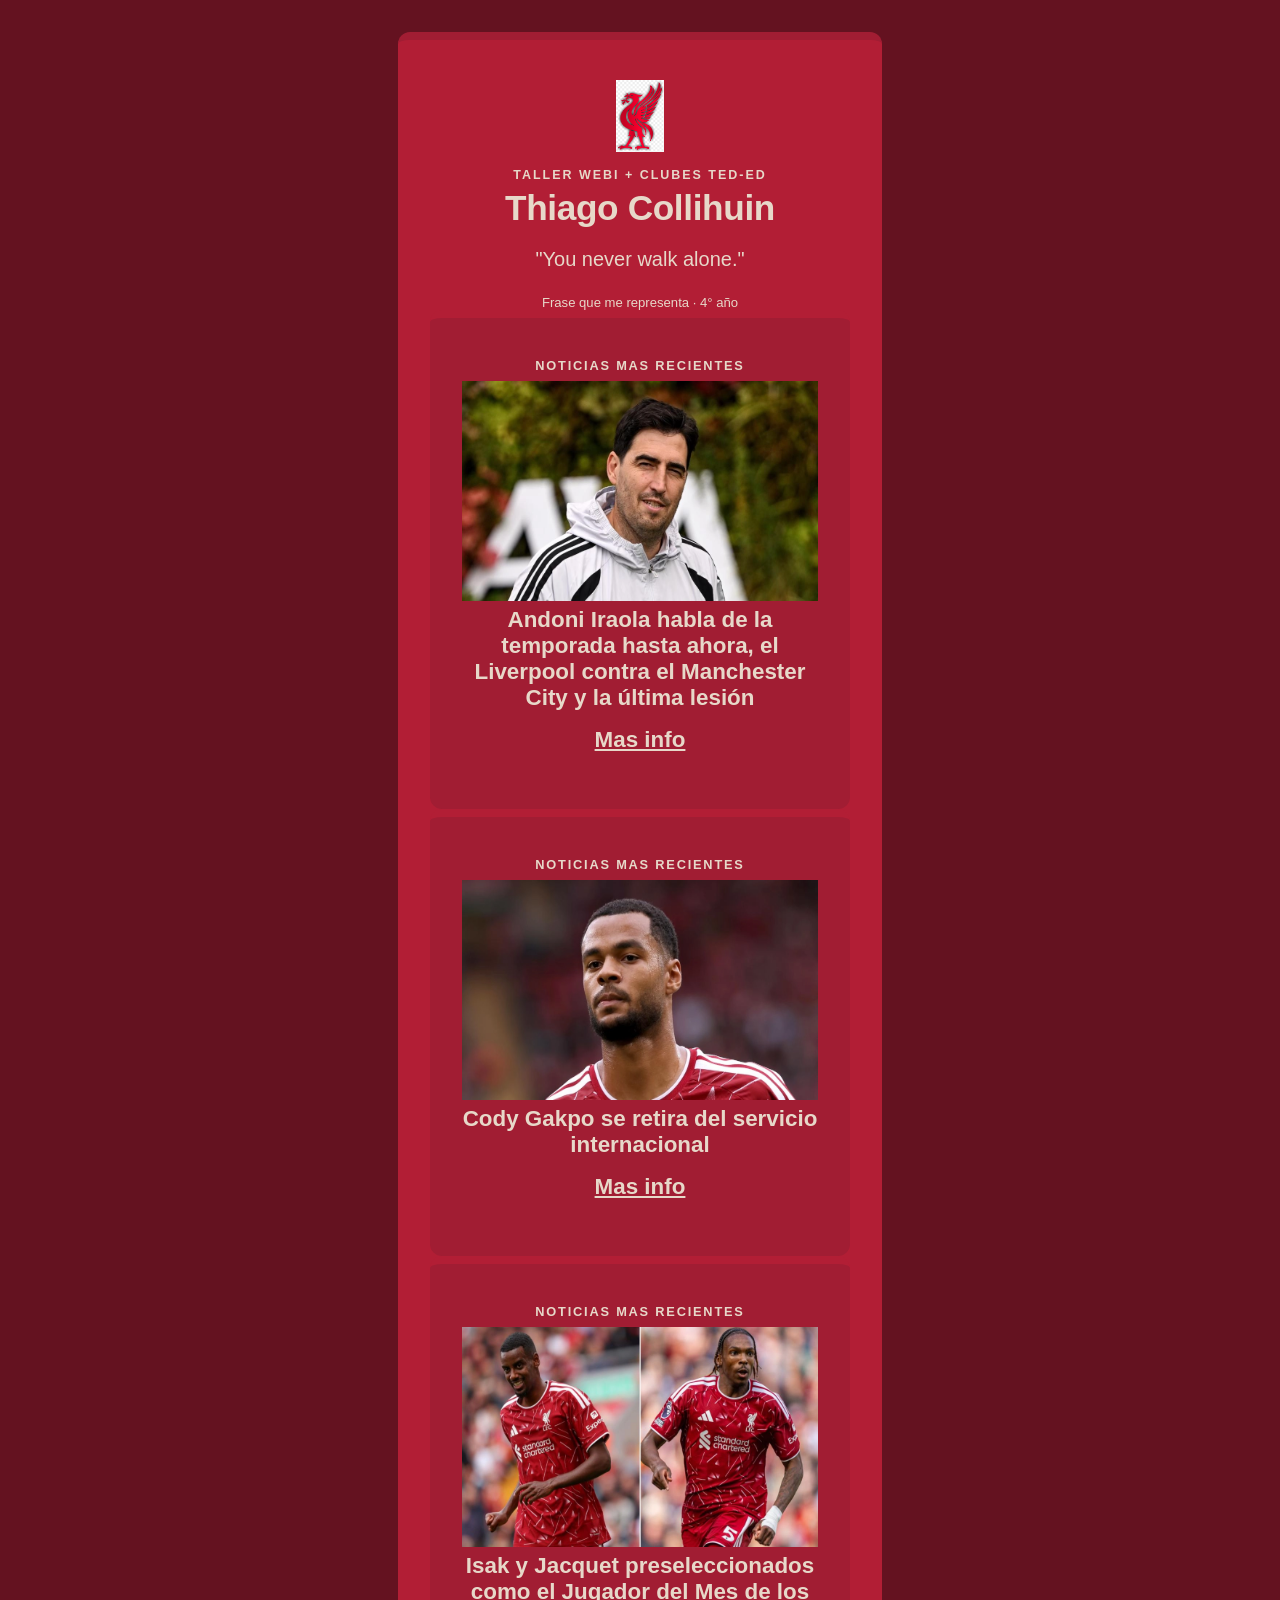
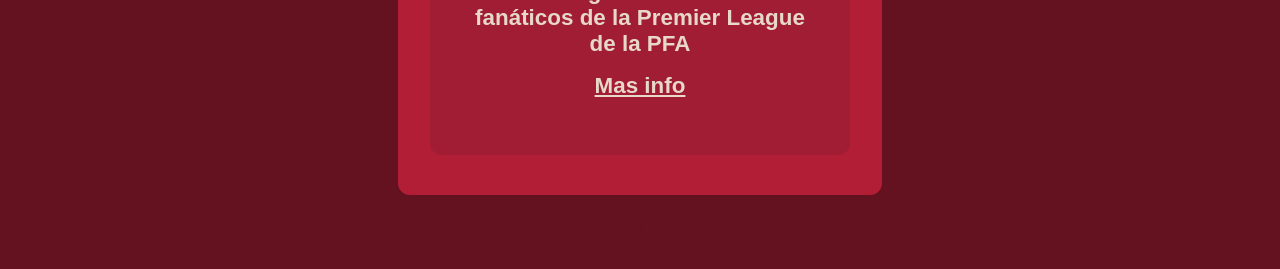
==== index.html @ cf370dd3 "trabajo de tarjetas con css" ====
<!DOCTYPE html>
<html lang="es-AR">

<head>
  <meta charset="UTF-8">
  <meta name="viewport" content="width=device-width, initial-scale=1.0">
  <title>Mi tarjeta · Mi charla</title>

  <!-- Esta sola línea engancha el CSS externo. Sin esto, no se ve nada. -->
  <link rel="stylesheet" href="estilo.css">
</head>

<body>

  <main class="tarjeta">
    <img class="tarjeta__logo" src="./img/images (1).png" alt="Logo del Liverpool footbal club">

    <p class="tarjeta__curso">Taller WebI + Clubes TED-Ed</p>
    <h1 class="tarjeta__nombre">Thiago Collihuin</h1>
    <p class="tarjeta__frase">"You never walk alone."</p>
    <p class="tarjeta__autor">Frase que me representa · 4° año</p>

    <section class="tarjeta tarjeta--oscura">
      <h2 class="tarjeta__pregunta">Noticias mas recientes</h2>
      <p class="tarjeta__respuesta">
        <img src="./img/andoni-iraola-liverpool-fc-071026_cbbf93fbcaf9f42c61231f25dce603ad.webp" height="220"
          alt="andoni iraloa" class="imagenes-liverpool">Andoni Iraola habla de la temporada
        hasta ahora, el Liverpool contra el Manchester City y la última lesión
      </p>
      <p><a
          href="https://www.liverpoolfc.com/es/news/andoni-iraola-season-so-far-liverpool-v-manchester-city-and-injury-latest"
          class="tarjeta__respuesta--enlace">Mas
          info</a></p>
    </section>

    <section class="tarjeta tarjeta--oscura">
      <h2 class="tarjeta__pregunta">Noticias mas recientes</h2>
      <p class="tarjeta__respuesta"><img src="./img/cody-gakpo-28092026_b330b49b310e5396de2f49d53e8b2876.webp"
          height="220" alt="cody gakpo" class="imagenes-liverpool">Cody Gakpo se retira del servicio internacional</p>
      <p><a href="https://www.liverpoolfc.com/es/news/cody-gakpo-withdraws-international-duty"
          class="tarjeta__respuesta--enlace">Mas info</a></p>
    </section>

    <section class="tarjeta tarjeta--oscura">
      <h2 class="tarjeta__pregunta">Noticias mas recientes</h2>
      <p class="tarjeta__respuesta"><img
          src="./img/isak-jacquet-pfa-potm-06102026_77b0f11da88a196ce2ce5229e2f8c709.webp" height="220"
          alt="Isak y Jaquet" class="imagenes-liverpool">Isak y Jacquet preseleccionados como el Jugador del Mes de los fanáticos de la Premier
        League de la PFA</p>
      <p><a href="https://www.liverpoolfc.com/es/news/isak-and-jacquet-shortlisted-pfa-premier-league-fans-player-month"
          class="tarjeta__respuesta--enlace">Mas info</a></p>
    </section>
  </main>s
</body>

</html>
---- estilo.css ----
/* =========================================================
   1 · LA PALETA DEL CURSO
   Se escribe UNA sola vez, acá arriba. Todo lo demás usa var().
   ========================================================= */
:root {
  /* Los seis colores de la identidad del CET */
  --violeta:  #2A2765; /**/
  --rojo:     #DD2E26; /**/
  --gris:     #e7d8c9; /**/
  --verde:    #cad182; /**/
  --negro:    #00090b; /**/
  --azul:     #345FAA; /**/

  /* Escala del violeta */
  --rojo-900: #641220; /**/
  --rojo-800: #6e1423; /**/
  --rojo-700: #85182a; /**/
  --rojo-500: #a11d33; /**/
  --rojo-300: #b21e35; /**/
  --rojo-200: #bd1f36; /**/
  --rojo-100: #c71f37; /**/
  --rojo-50:  #da1e37; /**/
  --rojo-25:  #e01e37; /**/

  --texto:       #641220; /**/
  --texto-suave: #e01e37; /**/
  --blanco:      #ffffff; /**/
}

/* =========================================================
   2 · LA PÁGINA ENTERA
   display:flex + justify-content:center centran la tarjeta
   en pantalla sin usar márgenes a ojo.
   ========================================================= */
body {
  margin: 0; /**/
  min-height: 100vh; /**/
  display: flex; /**/
  align-items: center; /**/
  justify-content: center; /**/
  background: var(--rojo-900); /**/
  font-family: "Poppins", "Segoe UI", Arial, sans-serif; /**/
  color: var(--texto); /**/
}

/* =========================================================
   3 · LA TARJETA
   ========================================================= */
.tarjeta {
  background: var(--rojo-300); /**/
  border-top: 8px solid var(--rojo-500); /**/
  border-radius: 12px; /**/
  padding: 2.5rem 2rem; /**/
  text-align: center; /**/
  max-width: 420px; /**/
}

/* =========================================================
   4 · CADA PARTE DE LA TARJETA
   ========================================================= */
.tarjeta__logo {
  width: 72px; /**/
  height: 72px; /**/
  object-fit: contain; /**/
}

.tarjeta__curso {
  margin: .75rem 0 0; /**/
  font-size: .78rem; /**/
  font-weight: 600; /**/
  letter-spacing: .16em; /**/
  text-transform: uppercase; /**/
  color: var(--gris); /**/
}

.tarjeta__nombre {
  margin: .4rem 0 0; /**/
  font-size: 2.2rem; /**/
  font-weight: 700; /**/
  letter-spacing: -0.01em; /**/
  color: var(--gris); /**/
}

.tarjeta__frase {
  margin: 1rem 0 0; /**/
  font-size: 1.25rem; /**/
  line-height: 1.55; /**/
  color: var(--gris); /**/
}

.tarjeta__autor {
  margin: 1.25rem 0 0; /**/
  font-size: .82rem; /**/
  color: var(--gris); /**/
}

/* Variante oscura: mismo bloque, otra combinación de la paleta */
.tarjeta--oscura {
  background: var(--rojo-500); /**/
  border-top-color: var(--rojo-300); /**/
}

.tarjeta__pregunta {
  margin: 0; /**/
  font-size: .8rem; /**/
  font-weight: 600; /**/
  letter-spacing: .14em; /**/
  text-transform: uppercase; /**/
  color: var(--gris); /**/
}

.tarjeta__respuesta {
  margin: .5rem 0 0; /**/
  font-size: 1.4rem; /**/
  font-weight: 700; /**/
  color: var(--gris); /**/
}

/* Para que las dos tarjetas se apilen con un hueco entre ellas */
body {
  flex-direction: column; /**/
  gap: 1.5rem; /**/
  padding: 2rem 1rem; /**/
}

.tarjeta__respuesta--enlace {
  margin: .5rem 0 0; /**/
  font-size: 1.4rem; /**/
  font-weight: 700; /**/
  color: var(--gris); /**/
}

.imagenes-liverpool {
  width: 100%; /**/
}
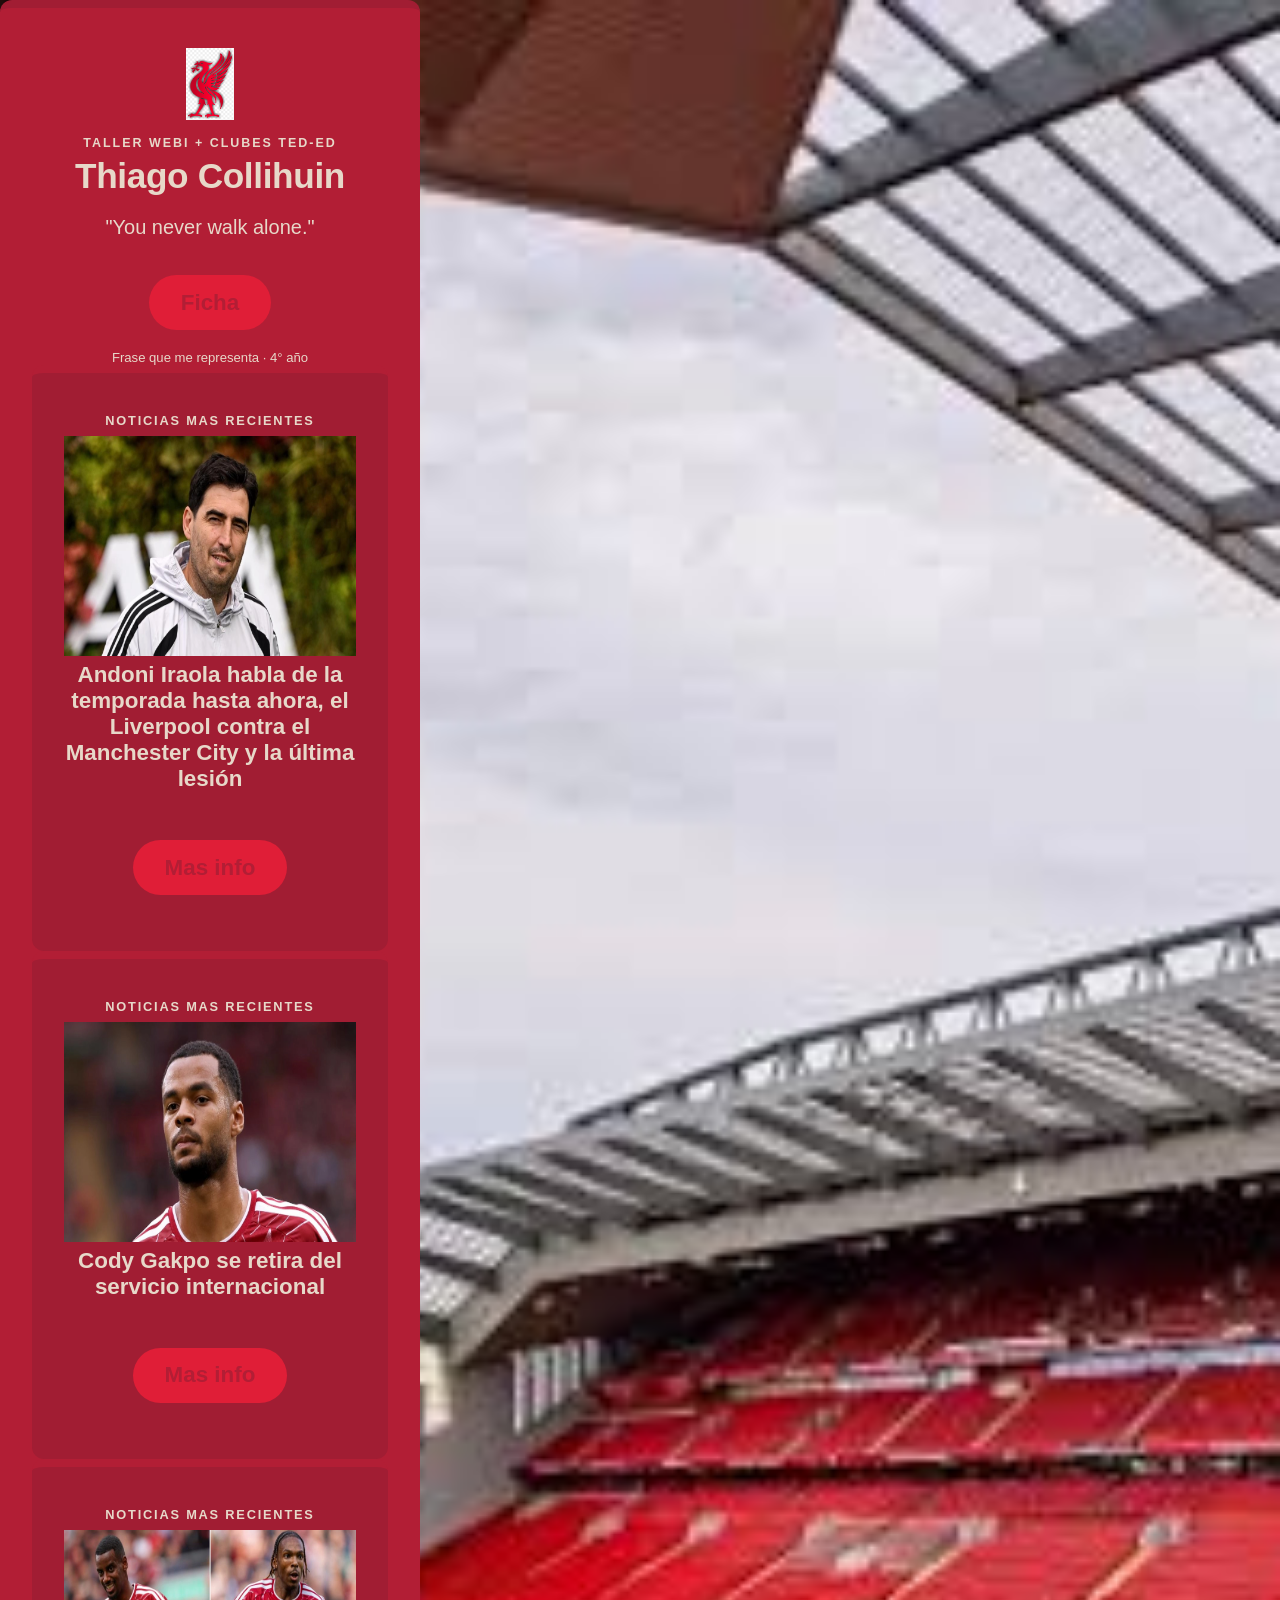
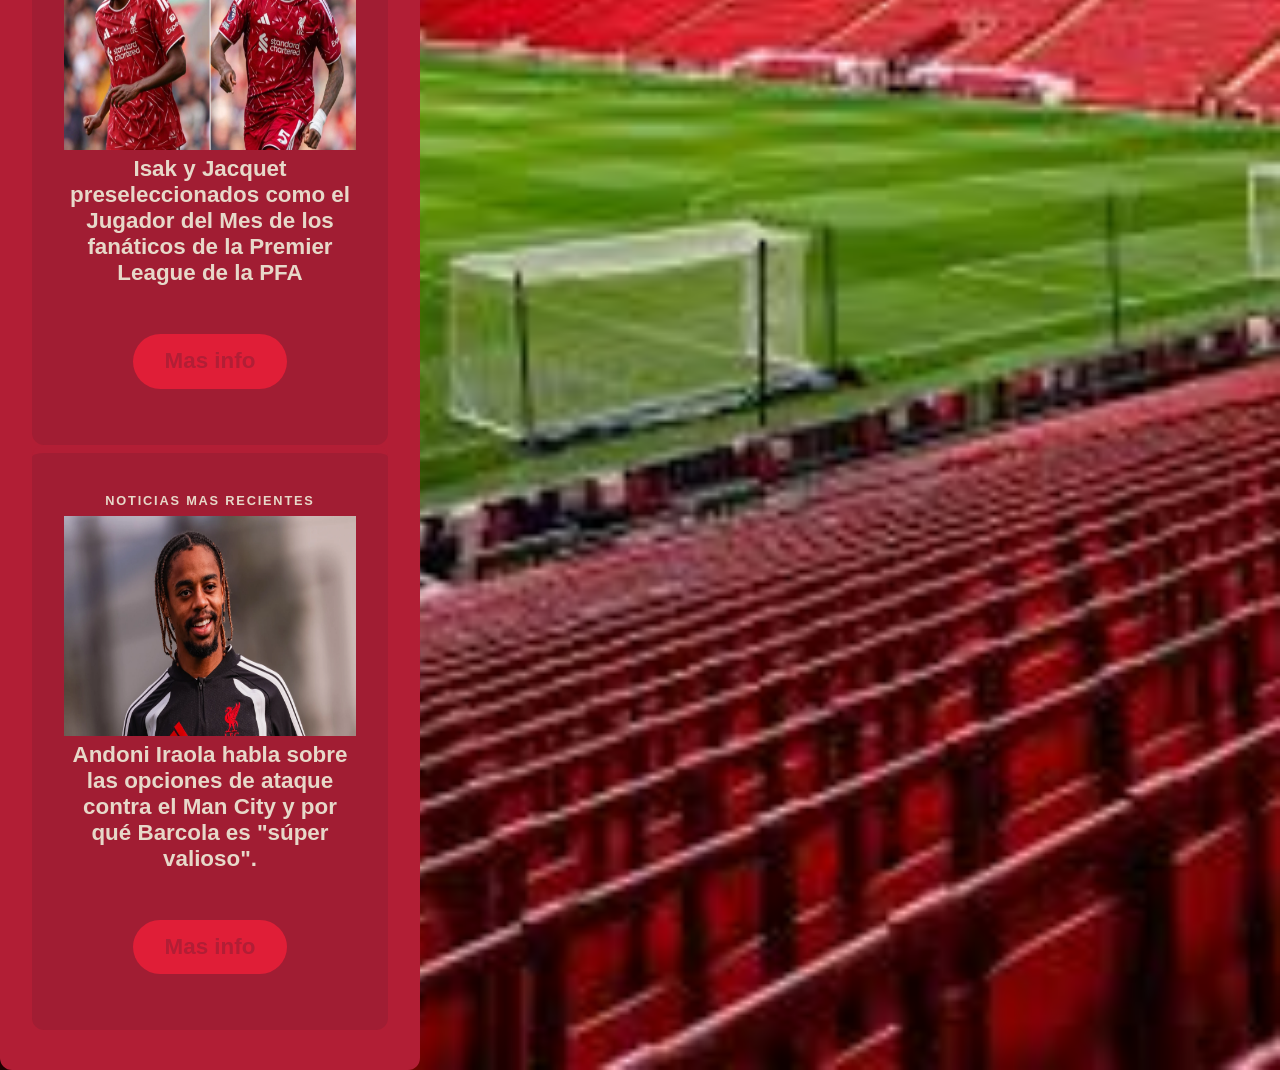
==== commit 64a9105d: "Encabezado" ====
--- a/index.html
+++ b/index.html
@@ -10,7 +10,9 @@
   <link rel="stylesheet" href="estilo.css">
 </head>
 
+
 <body>
+  <!--Encabezado-->
 
   <main class="tarjeta">
     <img class="tarjeta__logo" src="./img/images (1).png" alt="Logo del Liverpool footbal club">
@@ -18,7 +20,10 @@
     <p class="tarjeta__curso">Taller WebI + Clubes TED-Ed</p>
     <h1 class="tarjeta__nombre">Thiago Collihuin</h1>
     <p class="tarjeta__frase">"You never walk alone."</p>
+    <a href="./ficha.html" class="tarjeta__respuesta--enlace">Ficha</a>
     <p class="tarjeta__autor">Frase que me representa · 4° año</p>
+
+   
 
     <section class="tarjeta tarjeta--oscura">
       <h2 class="tarjeta__pregunta">Noticias mas recientes</h2>
@@ -45,12 +50,23 @@
       <h2 class="tarjeta__pregunta">Noticias mas recientes</h2>
       <p class="tarjeta__respuesta"><img
           src="./img/isak-jacquet-pfa-potm-06102026_77b0f11da88a196ce2ce5229e2f8c709.webp" height="220"
-          alt="Isak y Jaquet" class="imagenes-liverpool">Isak y Jacquet preseleccionados como el Jugador del Mes de los fanáticos de la Premier
+          alt="Isak y Jaquet" class="imagenes-liverpool">Isak y Jacquet preseleccionados como el Jugador del Mes de los
+        fanáticos de la Premier
         League de la PFA</p>
       <p><a href="https://www.liverpoolfc.com/es/news/isak-and-jacquet-shortlisted-pfa-premier-league-fans-player-month"
           class="tarjeta__respuesta--enlace">Mas info</a></p>
     </section>
-  </main>s
+
+    <section class="tarjeta tarjeta--oscura">
+      <h2 class="tarjeta__pregunta">Noticias mas recientes</h2>
+      <p class="tarjeta__respuesta"><img src="./img/bradley-barcola-09102026.webp" height="220" alt="jugador clave"
+          class="imagenes-liverpool">Andoni Iraola habla sobre las opciones de ataque contra el Man City y por qué
+        Barcola es "súper valioso".</p>
+      <p><a href="https://www.liverpoolfc.com/news/andoni-iraola-attack-team-man-city-bradley-barcola"
+          class="tarjeta__respuesta--enlace">Mas info</a></p>
+    </section>
+  </main>
+  <!-- pie de pagina-->
 </body>
 
 </html>
--- a/estilo.css
+++ b/estilo.css
@@ -2,134 +2,318 @@
    1 · LA PALETA DEL CURSO
    Se escribe UNA sola vez, acá arriba. Todo lo demás usa var().
    ========================================================= */
-:root {
-  /* Los seis colores de la identidad del CET */
-  --violeta:  #2A2765; /**/
-  --rojo:     #DD2E26; /**/
-  --gris:     #e7d8c9; /**/
-  --verde:    #cad182; /**/
-  --negro:    #00090b; /**/
-  --azul:     #345FAA; /**/
-
-  /* Escala del violeta */
-  --rojo-900: #641220; /**/
-  --rojo-800: #6e1423; /**/
-  --rojo-700: #85182a; /**/
-  --rojo-500: #a11d33; /**/
-  --rojo-300: #b21e35; /**/
-  --rojo-200: #bd1f36; /**/
-  --rojo-100: #c71f37; /**/
-  --rojo-50:  #da1e37; /**/
-  --rojo-25:  #e01e37; /**/
-
-  --texto:       #641220; /**/
-  --texto-suave: #e01e37; /**/
-  --blanco:      #ffffff; /**/
-}
-
-/* =========================================================
+         :root {
+           /* Los seis colores de la identidad del CET */
+           --violeta: #2A2765;
+           /*declara una variable con el nombre y el valor del color. haci con todos*/
+           --rojo: #DD2E26;
+           --gris: #e7d8c9;
+           --verde: #cad182;
+           --negro: #00090b;
+           --azul: #345FAA;
+
+           /* Escala del violeta */
+           --rojo-1000: #5c0008;
+           --rojo-900: #641220;
+           --rojo-800: #6e1423;
+           --rojo-700: #85182a;
+           --rojo-500: #a11d33;
+           --rojo-300: #b21e35;
+           --rojo-200: #bd1f36;
+           --rojo-100: #c71f37;
+           --rojo-50: #da1e37;
+           --rojo-25: #e01e37;
+
+           --texto: #e7d8c9;
+           /*declara una variable para el color del texto principal*/
+           --texto-suave: #e01e37;
+           /*declara una variable para textos secundarios o suaves*/
+           --blanco: #ffffff;
+           /*declara la variable del blanco*/
+           --e-1: .25rem;
+           --e-2: .5rem;
+           --e-3: 1rem;
+           --e-4: 1.5rem;
+           --e-5: 2rem;
+           --e-6: 3rem;
+           --e-7: 3.5rem;
+         }
+
+         /* =========================================================
    2 · LA PÁGINA ENTERA
    display:flex + justify-content:center centran la tarjeta
    en pantalla sin usar márgenes a ojo.
    ========================================================= */
-body {
-  margin: 0; /**/
-  min-height: 100vh; /**/
-  display: flex; /**/
-  align-items: center; /**/
-  justify-content: center; /**/
-  background: var(--rojo-900); /**/
-  font-family: "Poppins", "Segoe UI", Arial, sans-serif; /**/
-  color: var(--texto); /**/
-}
-
-/* =========================================================
+         body {
+           margin: 0;
+           /*quita los espacios en blanco no deseados en el navegador*/
+           min-height: 100vh;
+           /*Asegura que el cuerpo ocupe al menos el 100% de la altura total de la pantalla*/
+           /*convierte el body en un contenedor mas lexible para ordenar sus elementos*/
+           align-items: center;
+           /*centra los elementos del eje secundaria*/
+           justify-content: center;
+           /*centra los elementos del eje principal*/
+           background: var(--rojo-900);
+           /*define el color del fondo de la pantalla*/
+           background-image: url("./img/images.jpg");
+           background-repeat: no-repeat;
+           background-size: cover;
+           background-position: top;
+           font-family: "Poppins", "Segoe UI", Arial, sans-serif;
+           /*define la tipografia del texto*/
+           color: var(--texto);
+           /*define el color del texto del body*/
+         }
+
+         /* =========================================================
    3 · LA TARJETA
    ========================================================= */
-.tarjeta {
-  background: var(--rojo-300); /**/
-  border-top: 8px solid var(--rojo-500); /**/
-  border-radius: 12px; /**/
-  padding: 2.5rem 2rem; /**/
-  text-align: center; /**/
-  max-width: 420px; /**/
-}
-
-/* =========================================================
+         .tarjeta {
+           background: var(--rojo-300);
+           border-top: 8px solid var(--rojo-500);
+           /*Aplica un borde en la parte superior*/
+           border-radius: 12px;
+           /*Redondea las esquinas del contenedor*/
+           padding: 2.5rem 2rem;
+           /*agrega relleno interno a los lados*/
+           text-align: center;
+           /*alinea horizontalmente al centro del texto y de las imagenes*/
+           max-width: 420px;
+           /*hace que el hancho de la tarjeta tengo un limite osea que nunca supere por eje 420px*/
+         }
+
+         /* =========================================================
    4 · CADA PARTE DE LA TARJETA
    ========================================================= */
-.tarjeta__logo {
-  width: 72px; /**/
-  height: 72px; /**/
-  object-fit: contain; /**/
-}
-
-.tarjeta__curso {
-  margin: .75rem 0 0; /**/
-  font-size: .78rem; /**/
-  font-weight: 600; /**/
-  letter-spacing: .16em; /**/
-  text-transform: uppercase; /**/
-  color: var(--gris); /**/
-}
-
-.tarjeta__nombre {
-  margin: .4rem 0 0; /**/
-  font-size: 2.2rem; /**/
-  font-weight: 700; /**/
-  letter-spacing: -0.01em; /**/
-  color: var(--gris); /**/
-}
-
-.tarjeta__frase {
-  margin: 1rem 0 0; /**/
-  font-size: 1.25rem; /**/
-  line-height: 1.55; /**/
-  color: var(--gris); /**/
-}
-
-.tarjeta__autor {
-  margin: 1.25rem 0 0; /**/
-  font-size: .82rem; /**/
-  color: var(--gris); /**/
-}
-
-/* Variante oscura: mismo bloque, otra combinación de la paleta */
-.tarjeta--oscura {
-  background: var(--rojo-500); /**/
-  border-top-color: var(--rojo-300); /**/
-}
-
-.tarjeta__pregunta {
-  margin: 0; /**/
-  font-size: .8rem; /**/
-  font-weight: 600; /**/
-  letter-spacing: .14em; /**/
-  text-transform: uppercase; /**/
-  color: var(--gris); /**/
-}
-
-.tarjeta__respuesta {
-  margin: .5rem 0 0; /**/
-  font-size: 1.4rem; /**/
-  font-weight: 700; /**/
-  color: var(--gris); /**/
-}
-
-/* Para que las dos tarjetas se apilen con un hueco entre ellas */
-body {
-  flex-direction: column; /**/
-  gap: 1.5rem; /**/
-  padding: 2rem 1rem; /**/
-}
-
-.tarjeta__respuesta--enlace {
-  margin: .5rem 0 0; /**/
-  font-size: 1.4rem; /**/
-  font-weight: 700; /**/
-  color: var(--gris); /**/
-}
-
-.imagenes-liverpool {
-  width: 100%; /**/
-}+         .tarjeta__logo {
+           width: 72px;
+           /*define el ancho de la tarjeta*/
+           height: 72px;
+           /*define la altura de la tarjeta*/
+           object-fit: contain;
+           /*escala la imagen para que encaje dentro del cuadrado de los px elegidos*/
+         }
+
+         .tarjeta__curso {
+           margin: .75rem 0 0;
+           /*Agrega un margen de 1rem arriba, 0 a los lados y 0 abajo*/
+           font-size: .78rem;
+           /*establece el tamaño de la letra*/
+           font-weight: 600;
+           /*establece el ancho de la tipografia*/
+           letter-spacing: .16em;
+           /*separa las letras aumentando el espacio entre ellas*/
+           text-transform: uppercase;
+           /*Transforma todo el texto automáticamente a letras mayúsculas.*/
+           color: var(--gris);
+           /*define el color del texto usando la variable*/
+         }
+
+         .tarjeta__nombre {
+           margin: .4rem 0 0;
+           font-size: 2.2rem;
+           font-weight: 700;
+           letter-spacing: -0.01em;
+           color: var(--gris);
+         }
+
+         .tarjeta__frase {
+           margin: 1rem 0 0;
+           font-size: 1.25rem;
+           line-height: 1.55;
+           /*define la altura entre lineas de texto */
+           color: var(--gris);
+         }
+
+         .tarjeta__autor {
+           margin: 1.25rem 0 0;
+           font-size: .82rem;
+           color: var(--gris);
+         }
+
+         /* Variante oscura: mismo bloque, otra combinación de la paleta */
+         .tarjeta--oscura {
+           background: var(--rojo-500);
+           border-top-color: var(--rojo-300);
+           /*Sobrescribe únicamente el color del borde superior cambiándolo a la variable*/
+         }
+
+         .tarjeta__pregunta {
+           margin: 0;
+           font-size: .8rem;
+           font-weight: 600;
+           letter-spacing: .14em;
+           text-transform: uppercase;
+           /*Convierte el texto a mayúsculas*/
+           color: var(--gris);
+         }
+
+         .tarjeta__respuesta {
+           margin: .5rem 0 0;
+           font-size: 1.4rem;
+           font-weight: 700;
+           color: var(--gris);
+         }
+
+
+         .tarjeta__respuesta--enlace {
+           margin: .5rem 0 0;
+           font-size: 1.4rem;
+           font-weight: 700;
+           color: var(--gris);
+         }
+
+         .imagenes-liverpool {
+           width: 100%;
+           /*Hace que el elemento ocupe todo el ancho disponible (100%) dentro de su contenedor padre.*/
+         }
+
+         .tarjeta__respuesta--enlace {
+           display: inline-block;
+           margin-top: 2rem;
+           padding: .9rem 2rem;
+           border-radius: 999px;
+           /* 999px = píldora, sirve para botones */
+           background: var(--texto-suave);
+           color: var(--rojo-300);
+           font-weight: 700;
+           text-decoration: none;
+           /* sin subrayado, es un botón y no un texto */
+         }
+
+         .tarjeta__respuesta--enlace:hover {
+           background: var(--rojo-100);
+         }
+
+         .tarjeta__respuesta--enlace:active {
+           background: var(--rojo-900);
+         }
+
+         /* Accesibilidad: el foco del teclado tiene que verse SIEMPRE */
+         .tarjeta__respuesta--enlace:focus-visible {
+           outline: 3px solid #ffffff;
+           outline-offset: 3px;
+         }
+
+         .ficha {
+           width: 300px;
+           padding: 2rem;
+           border: 2px solid var(--texto);
+           background: var(--rojo-25);
+         }
+
+         /* ¿Dice 300px? Fijate con el cursor: la caja mide 368px. */
+         *,
+         *::before,
+         *::after {
+           box-sizing: border-box;
+         }
+
+         /* =========================================================
+   LA FICHA DE TU IDEA
+   ========================================================= */
+         .ficha {
+           max-width: 520px;
+           margin: var(--e-6) auto;
+           /* 3rem arriba/abajo · auto a los lados = centrada */
+           padding: var(--e-5);
+           /* 2rem de aire adentro */
+           border: 1px solid var(--rojo-500);
+           border-top: 6px solid var(--rojo-500);
+           border-radius: 12px;
+           background: var(--rojo-300);
+         }
+
+         .ficha__etiqueta {
+           margin: 0;
+           font-size: .75rem;
+           letter-spacing: .16em;
+           text-transform: uppercase;
+           color: var(--texto);
+         }
+
+         .ficha__titulo {
+           margin: var(--e-2) 0 var(--e-5);
+           font-size: 1.6rem;
+           line-height: 1.25;
+           color: var(--texto);
+         }
+
+         .ficha__campo {
+           margin: var(--e-4) 0 var(--e-1);
+           font-size: .72rem;
+           letter-spacing: .12em;
+           text-transform: uppercase;
+           color: var(--blanco);
+         }
+
+         .ficha__texto {
+           margin: 0;
+           line-height: 1.65;
+           color: var(--texto);
+         }
+
+         /* las etiquetas: display inline-flex las deja como píldoras */
+         .ficha__tags {
+           margin: var(--e-5) 0 0;
+           padding: 0;
+           display: flex;
+           gap: var(--e-2);
+           list-style: none;
+         }
+
+         .ficha__tags li {
+           padding: var(--e-1) var(--e-3);
+           border-radius: 999px;
+           background: var(--rojo-900);
+           color: var(--texto);
+           font-size: .8rem;
+         }
+
+         /*===================================== Mi Idea =============================*/
+
+         .container {
+           background-color: var(--rojo-1000);
+           width: 1000px;
+           margin: 0 auto;
+           /*top / botton son 0px y auto para left y right*/
+           display: flex;
+           gap: 25px;
+           flex-wrap: wrap;
+           justify-content: center;
+           padding: 10px;
+         }
+
+         .card {
+           background-color: var(--rojo-900);
+           ;
+           width: 360px;
+           text-align: center;
+           border: 3px solid var(--gris);
+           padding: 30px;
+           border-radius: 7px;
+         }
+
+         .card__imagen img {
+           width: 180px;
+           height: 180px;
+         }
+
+         .card__titulo {
+           font-size: 1.7rem;
+           color: rgb(221, 215, 215);
+         }
+
+         .card__parrafo {
+           font-size: 1.3rem;
+           line-height: 1.55;
+         }
+
+         .card__enlace {
+           background-color: #c22c2c;
+           color: black;
+           padding: 10px;
+           border-radius: 20%;
+           margin-bottom: 30px;
+         }
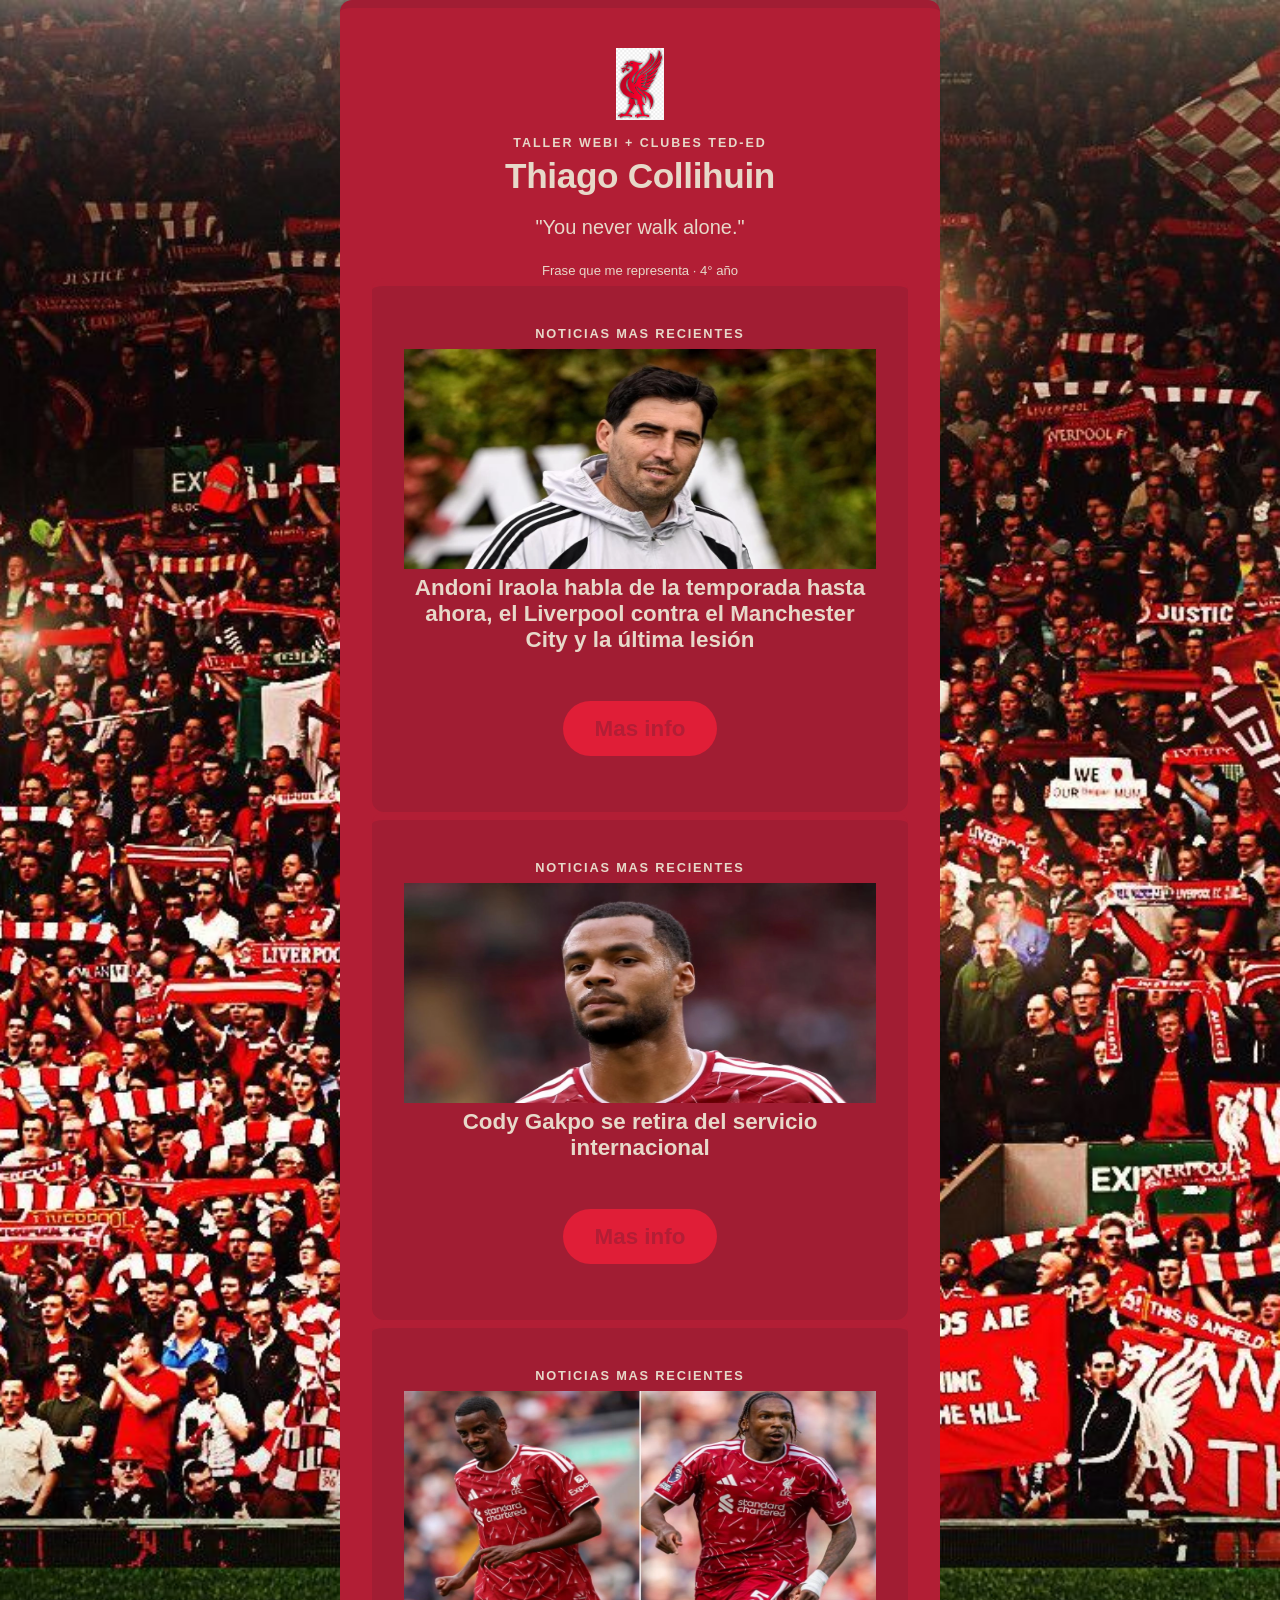
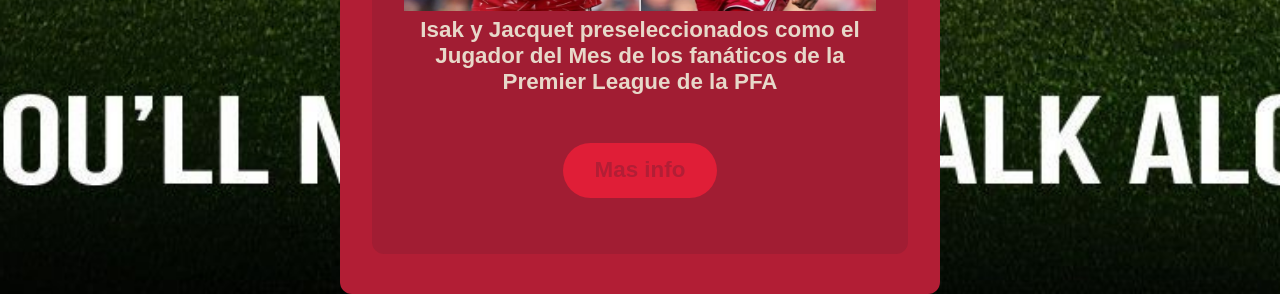
==== commit e9e01717: "06 pagina web" ====
--- a/index.html
+++ b/index.html
@@ -15,12 +15,11 @@
   <!--Encabezado-->
 
   <main class="tarjeta">
-    <img class="tarjeta__logo" src="./img/images (1).png" alt="Logo del Liverpool footbal club">
+    <img class="tarjeta__logo" src="./img/Liverpool.png" alt="Logo del Liverpool footbal club">
 
     <p class="tarjeta__curso">Taller WebI + Clubes TED-Ed</p>
     <h1 class="tarjeta__nombre">Thiago Collihuin</h1>
     <p class="tarjeta__frase">"You never walk alone."</p>
-    <a href="./ficha.html" class="tarjeta__respuesta--enlace">Ficha</a>
     <p class="tarjeta__autor">Frase que me representa · 4° año</p>
 
    
@@ -56,15 +55,6 @@
       <p><a href="https://www.liverpoolfc.com/es/news/isak-and-jacquet-shortlisted-pfa-premier-league-fans-player-month"
           class="tarjeta__respuesta--enlace">Mas info</a></p>
     </section>
-
-    <section class="tarjeta tarjeta--oscura">
-      <h2 class="tarjeta__pregunta">Noticias mas recientes</h2>
-      <p class="tarjeta__respuesta"><img src="./img/bradley-barcola-09102026.webp" height="220" alt="jugador clave"
-          class="imagenes-liverpool">Andoni Iraola habla sobre las opciones de ataque contra el Man City y por qué
-        Barcola es "súper valioso".</p>
-      <p><a href="https://www.liverpoolfc.com/news/andoni-iraola-attack-team-man-city-bradley-barcola"
-          class="tarjeta__respuesta--enlace">Mas info</a></p>
-    </section>
   </main>
   <!-- pie de pagina-->
 </body>
--- a/estilo.css
+++ b/estilo.css
@@ -56,7 +56,7 @@
            /*centra los elementos del eje principal*/
            background: var(--rojo-900);
            /*define el color del fondo de la pantalla*/
-           background-image: url("./img/images.jpg");
+           background-image: url("./img/Estadio.jpg");
            background-repeat: no-repeat;
            background-size: cover;
            background-position: top;
@@ -64,6 +64,7 @@
            /*define la tipografia del texto*/
            color: var(--texto);
            /*define el color del texto del body*/
+           display: flex;
          }
 
          /* =========================================================
@@ -79,7 +80,7 @@
            /*agrega relleno interno a los lados*/
            text-align: center;
            /*alinea horizontalmente al centro del texto y de las imagenes*/
-           max-width: 420px;
+           max-width: 600px;
            /*hace que el hancho de la tarjeta tengo un limite osea que nunca supere por eje 420px*/
          }
 
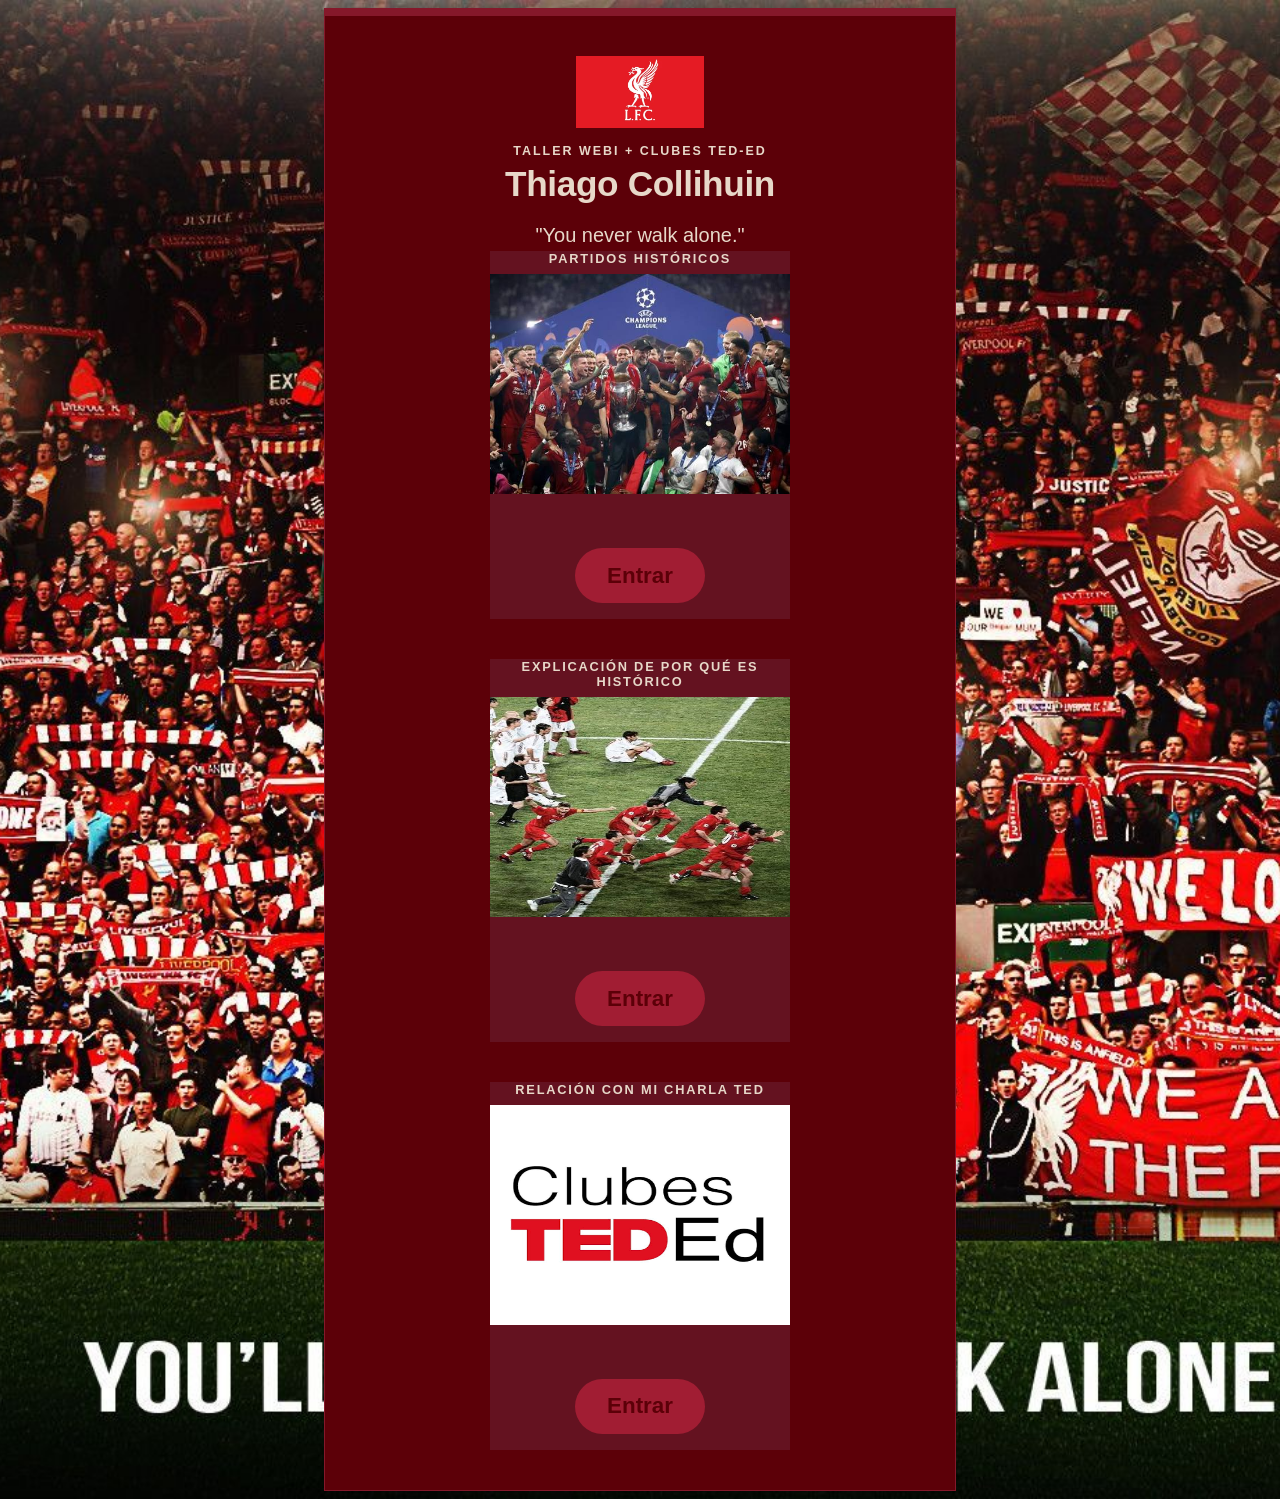
==== commit 91728e1f: "seguimos con la pagina" ====
--- a/index.html
+++ b/index.html
@@ -7,56 +7,61 @@
   <title>Mi tarjeta · Mi charla</title>
 
   <!-- Esta sola línea engancha el CSS externo. Sin esto, no se ve nada. -->
-  <link rel="stylesheet" href="estilo.css">
+  <link rel="stylesheet" href="Pagina.css">
+  <link rel="stylesheet" href="https://cdnjs.cloudflare.com/ajax/libs/font-awesome/6.4.0/css/all.min.css">
 </head>
 
 
 <body>
   <!--Encabezado-->
+  <main>
+    <div class="Contenedor">
+      <section class="tarjeta-principal">
+        <article class="tarjeta--clara">
+          <img class="tarjeta__logo" src="./img/OtroescudoLIV.webp" alt="Logo del Liverpool Football Club">
 
-  <main class="tarjeta">
-    <img class="tarjeta__logo" src="./img/Liverpool.png" alt="Logo del Liverpool footbal club">
+          <p class="tarjeta__curso">Taller WebI + Clubes TED-Ed</p>
+          <h1 class="tarjeta__nombre">Thiago Collihuin</h1>
+          <p class="tarjeta__frase">"You never walk alone."</p>
+        </article>
+      </section>
 
-    <p class="tarjeta__curso">Taller WebI + Clubes TED-Ed</p>
-    <h1 class="tarjeta__nombre">Thiago Collihuin</h1>
-    <p class="tarjeta__frase">"You never walk alone."</p>
-    <p class="tarjeta__autor">Frase que me representa · 4° año</p>
+      <section class="tarjeta">
+        <article class="tarjeta--oscura">
+          <h2 class="tarjeta__pregunta">Partidos Históricos</h2>
+          <p class="tarjeta__respuesta">
+            <img src="./img/fondo portada.jpg" height="220" alt="Partidos" class="imagenes-liverpool">
+          </p>
+          <p>
+            <a href="./primerapag.html" class="tarjeta__respuesta--enlace">Entrar</a>
+          </p>
+        </article>
 
-   
+        <article class="tarjeta--oscura">
+          <h2 class="tarjeta__pregunta">Explicación de por qué es histórico</h2>
+          <p class="tarjeta__respuesta">
+            <img src="./img/Explicacion del partido.jpg" height="220" alt="Explicación de los partidos"
+              class="imagenes-liverpool">
+          </p>
+          <p>
+            <a href="./segundapag.html" class="tarjeta__respuesta--enlace">Entrar</a>
+          </p>
+        </article>
 
-    <section class="tarjeta tarjeta--oscura">
-      <h2 class="tarjeta__pregunta">Noticias mas recientes</h2>
-      <p class="tarjeta__respuesta">
-        <img src="./img/andoni-iraola-liverpool-fc-071026_cbbf93fbcaf9f42c61231f25dce603ad.webp" height="220"
-          alt="andoni iraloa" class="imagenes-liverpool">Andoni Iraola habla de la temporada
-        hasta ahora, el Liverpool contra el Manchester City y la última lesión
-      </p>
-      <p><a
-          href="https://www.liverpoolfc.com/es/news/andoni-iraola-season-so-far-liverpool-v-manchester-city-and-injury-latest"
-          class="tarjeta__respuesta--enlace">Mas
-          info</a></p>
-    </section>
+        <article class="tarjeta--oscura">
+          <h2 class="tarjeta__pregunta">Relación con mi charla TED</h2>
+          <p class="tarjeta__respuesta">
+            <img src="./img/otracharlated.png" height="220" alt="Charla TED" class="imagenes-liverpool">
+          </p>
+          <p>
+            <a href="./tercerapag.html" class="tarjeta__respuesta--enlace">Entrar</a>
+          </p>
+        </article>
+      </section>
+    </div>
+  </main>
 
-    <section class="tarjeta tarjeta--oscura">
-      <h2 class="tarjeta__pregunta">Noticias mas recientes</h2>
-      <p class="tarjeta__respuesta"><img src="./img/cody-gakpo-28092026_b330b49b310e5396de2f49d53e8b2876.webp"
-          height="220" alt="cody gakpo" class="imagenes-liverpool">Cody Gakpo se retira del servicio internacional</p>
-      <p><a href="https://www.liverpoolfc.com/es/news/cody-gakpo-withdraws-international-duty"
-          class="tarjeta__respuesta--enlace">Mas info</a></p>
-    </section>
-
-    <section class="tarjeta tarjeta--oscura">
-      <h2 class="tarjeta__pregunta">Noticias mas recientes</h2>
-      <p class="tarjeta__respuesta"><img
-          src="./img/isak-jacquet-pfa-potm-06102026_77b0f11da88a196ce2ce5229e2f8c709.webp" height="220"
-          alt="Isak y Jaquet" class="imagenes-liverpool">Isak y Jacquet preseleccionados como el Jugador del Mes de los
-        fanáticos de la Premier
-        League de la PFA</p>
-      <p><a href="https://www.liverpoolfc.com/es/news/isak-and-jacquet-shortlisted-pfa-premier-league-fans-player-month"
-          class="tarjeta__respuesta--enlace">Mas info</a></p>
-    </section>
-  </main>
-  <!-- pie de pagina-->
+  <!-- Pie de página -->
 </body>
 
 </html>
--- a/Pagina.css
+++ b/Pagina.css
@@ -0,0 +1,372 @@
+:root {
+    /* Los seis colores de la identidad del CET */
+    --violeta: #2A2765;
+    /*declara una variable con el nombre y el valor del color. haci con todos*/
+    --rojo: #DD2E26;
+    --gris: #e7d8c9;
+    --verde: #cad182;
+    --negro: #00090b;
+    --azul: #345FAA;
+
+    /* Escala del violeta */
+    --rojo-1000: #5c0008;
+    --rojo-900: #641220;
+    --rojo-800: #6e1423;
+    --rojo-700: #85182a;
+    --rojo-500: #a11d33;
+    --rojo-300: #b21e35;
+    --rojo-200: #bd1f36;
+    --rojo-100: #c71f37;
+    --rojo-50: #da1e37;
+    --rojo-25: #e01e37;
+
+    --texto: #e7d8c9;
+    /*declara una variable para el color del texto principal*/
+    --texto-suave: #e01e37;
+    /*declara una variable para textos secundarios o suaves*/
+    --blanco: #ffffff;
+    /*declara la variable del blanco*/
+    --e-1: .25rem;
+    --e-2: .5rem;
+    --e-3: 1rem;
+    --e-4: 1.5rem;
+    --e-5: 2rem;
+    --e-6: 3rem;
+    --e-7: 3.5rem;
+}
+
+body {
+    background-image: url("./img/Estadio.jpg");
+    background-repeat: no-repeat;
+    background-size: cover;
+    background-position: top;
+    font-family: "Poppins", "Segoe UI", Arial, sans-serif;
+    /*define la tipografia del texto*/
+    color: var(--texto);
+    /*define el color del texto del body*/
+}
+
+
+
+/* =========================================================
+   3 · LA TARJETA
+   ========================================================= */
+
+.Contenedor {
+    width: 120vh;
+    max-width: 50%;
+    margin: 0 auto;
+    padding: 2.5rem 2rem;
+    display: block;
+    background-color: var(--rojo-1000);
+    color: var(--texto);
+    border: 1px solid var(--rojo-700);
+    border-top: 8px solid var(--rojo-700);
+    border-radius: var(--rojo-50);
+    box-shadow: var(--rojo-25);
+    transition: transform .25s ease, box-shadow .25s ease;
+
+    align-items: center;
+    text-align: center;
+
+}
+
+
+.tarjeta-principal {
+    margin: 0 auto;
+    width: 500px;
+   text-align: center;
+    gap: 15px;
+}
+
+.tarjeta {
+    display: flex;
+    justify-content: center;
+    align-items: center;
+    flex-wrap: wrap;
+    gap: 40px;
+}
+
+.tarjeta--clara {
+    border-top-color: var(--rojo-300);
+    gap: 10px;
+
+}
+
+/* =========================================================
+   4 · CADA PARTE DE LA TARJETA
+   ========================================================= */
+.tarjeta__logo {
+    width: 150px;
+    /*define el ancho de la tarjeta*/
+    height: 72px;
+    /*define la altura de la tarjeta*/
+    object-fit: contain;
+    /*escala la imagen para que encaje dentro del cuadrado de los px elegidos*/
+}
+
+.tarjeta__curso {
+    margin: .75rem 0 0;
+    /*Agrega un margen de 1rem arriba, 0 a los lados y 0 abajo*/
+    font-size: .78rem;
+    /*establece el tamaño de la letra*/
+    font-weight: 600;
+    /*establece el ancho de la tipografia*/
+    letter-spacing: .16em;
+    /*separa las letras aumentando el espacio entre ellas*/
+    text-transform: uppercase;
+    /*Transforma todo el texto automáticamente a letras mayúsculas.*/
+    color: var(--gris);
+    /*define el color del texto usando la variable*/
+}
+
+.tarjeta__nombre {
+    margin: .4rem 0 0;
+    font-size: 2.2rem;
+    font-weight: 700;
+    letter-spacing: -0.01em;
+    color: var(--gris);
+}
+
+.tarjeta__frase {
+    margin: 1rem 0 0;
+    font-size: 1.25rem;
+    line-height: 1.55;
+    /*define la altura entre lineas de texto */
+    color: var(--gris);
+}
+
+.tarjeta__autor {
+    margin: 1.25rem 0 0;
+    font-size: .82rem;
+    color: var(--gris);
+}
+
+/* Variante oscura: mismo bloque, otra combinación de la paleta */
+.tarjeta--oscura {
+    background: var(--rojo-900);
+    border-top-color: var(--rojo-300);
+    gap: 10px;
+    width: 300px;
+    /*Sobrescribe únicamente el color del borde superior cambiándolo a la variable*/
+}
+
+.tarjeta__pregunta {
+    margin: 0;
+    font-size: .8rem;
+    font-weight: 600;
+    letter-spacing: .14em;
+    text-transform: uppercase;
+    /*Convierte el texto a mayúsculas*/
+    color: var(--gris);
+}
+
+.tarjeta__respuesta {
+    margin: .5rem 0 0;
+    font-size: 1.4rem;
+    font-weight: 700;
+    color: var(--gris);
+}
+
+
+.tarjeta__respuesta--enlace {
+    margin: .5rem 0 0;
+    font-size: 1.4rem;
+    font-weight: 700;
+    color: var(--gris);
+}
+
+.imagenes-liverpool {
+    width: 100%;
+    /*Hace que el elemento ocupe todo el ancho disponible (100%) dentro de su contenedor padre.*/
+}
+
+.tarjeta__respuesta--enlace {
+    display: inline-block;
+    margin-top: 2rem;
+    padding: .9rem 2rem;
+    border-radius: 999px;
+    /* 999px = píldora, sirve para botones */
+    background: var(--rojo-500);
+    color: var(--rojo-1000);
+    font-weight: 700;
+    text-decoration: none;
+    /* sin subrayado, es un botón y no un texto */
+}
+
+.tarjeta__respuesta--enlace:hover {
+    background: var(--rojo-100);
+}
+
+.tarjeta__respuesta--enlace:active {
+    background: var(--rojo-900);
+}
+
+/* Accesibilidad: el foco del teclado tiene que verse SIEMPRE */
+.tarjeta__respuesta--enlace:focus-visible {
+    outline: 3px solid #ffffff;
+    outline-offset: 3px;
+}
+
+.ficha {
+    width: 300px;
+    padding: 2rem;
+    border: 2px solid var(--texto);
+    background: var(--rojo-25);
+}
+
+/* ¿Dice 300px? Fijate con el cursor: la caja mide 368px. */
+*,
+*::before,
+*::after {
+    box-sizing: border-box;
+}
+
+/*SEGUNDA PAGINA*/
+
+
+.card {
+    background-color: var(--rojo-900);
+    width: 850px;
+    text-align: center;
+    border: 3px solid var(--gris);
+    padding: 30px;
+    border-radius: 7px;
+}
+
+.card__imagen img {
+    width: 180px;
+    height: 180px;
+}
+
+.card__titulo {
+    font-size: 1.7rem;
+    color: rgb(221, 215, 215);
+}
+
+.card__parrafo {
+    font-size: 1.3rem;
+    line-height: 1.55;
+}
+
+.card__enlace {
+    background-color: #c22c2c;
+    color: black;
+    padding: 10px;
+    border-radius: 20%;
+    margin-bottom: 30px;
+}
+
+/*header*/
+
+.container {
+    background-color: var(--rojo-1000);
+    width: 1000px;
+    margin: 0 auto;
+    /*top / botton son 0px y auto para left y right*/
+    display: flex;
+    gap: 25px;
+    flex-wrap: wrap;
+    justify-content: center;
+    padding: 10px;
+}
+
+
+.container-header {
+    background: #5C0008;
+    background: radial-gradient(circle, rgba(92, 0, 8, 1) 53%, rgba(176, 0, 26, 1) 70%);
+    justify-content: space-between;
+    align-items: center;
+    /*alinear verticalmnte a los hijos*/
+    padding: 15px;
+}
+
+.container-header a {
+    text-decoration: none;
+    text-transform: uppercase;
+    color: var(--gris-);
+    font-weight: 800;
+    font-size: 1.2rem;
+}
+
+.header__logo {
+    width: 100px;
+}
+
+
+.container-header a:hover {
+    background-color: var(--rojo-700);
+    padding: 5px;
+    border-radius: 5px;
+}
+
+
+/*Footer*/
+.footer-top {
+    display: flex;
+    justify-content: space-between;
+    margin-bottom: 40px;
+    border-bottom: 1px solid color var(--gris);
+    padding-bottom: 30px;
+}
+
+.footer-botton {
+    display: flex;
+    align-items: center;
+    justify-content: space-between;
+    border-top: 1px solid;
+}
+
+.footer-botton a {
+    color: var(--texto);
+}
+
+.footer-top-col {
+    text-transform: uppercase;
+    font-weight: 800;
+    font-size: 1.2rem;
+    list-style: none;
+    padding: 0px;
+}
+
+.footer-top-col a {
+    color: var(--gris);
+    text-decoration: none;
+
+}
+
+.footer-top-btn {
+    background-color: var(--rojo-900);
+
+    width: 200px;
+    text-align: center;
+    border: 3px solid var(--gris);
+    padding: 15px;
+    border-radius: 7px;
+}
+
+.footer-top-social {
+    font-size: 80px;
+}
+
+footer {
+    background: #5C0008;
+    background: radial-gradient(circle, rgba(92, 0, 8, 1) 53%, rgba(176, 0, 26, 1) 70%);
+}
+
+.parte-alta {
+    display: flex;
+    justify-content: center;
+}
+
+.parte-baja {
+    display: flex;
+    justify-content: space-between;
+}
+
+.parte-baja ul {
+    display: flex;
+    list-style: none;
+    gap: 10px;
+
+}
